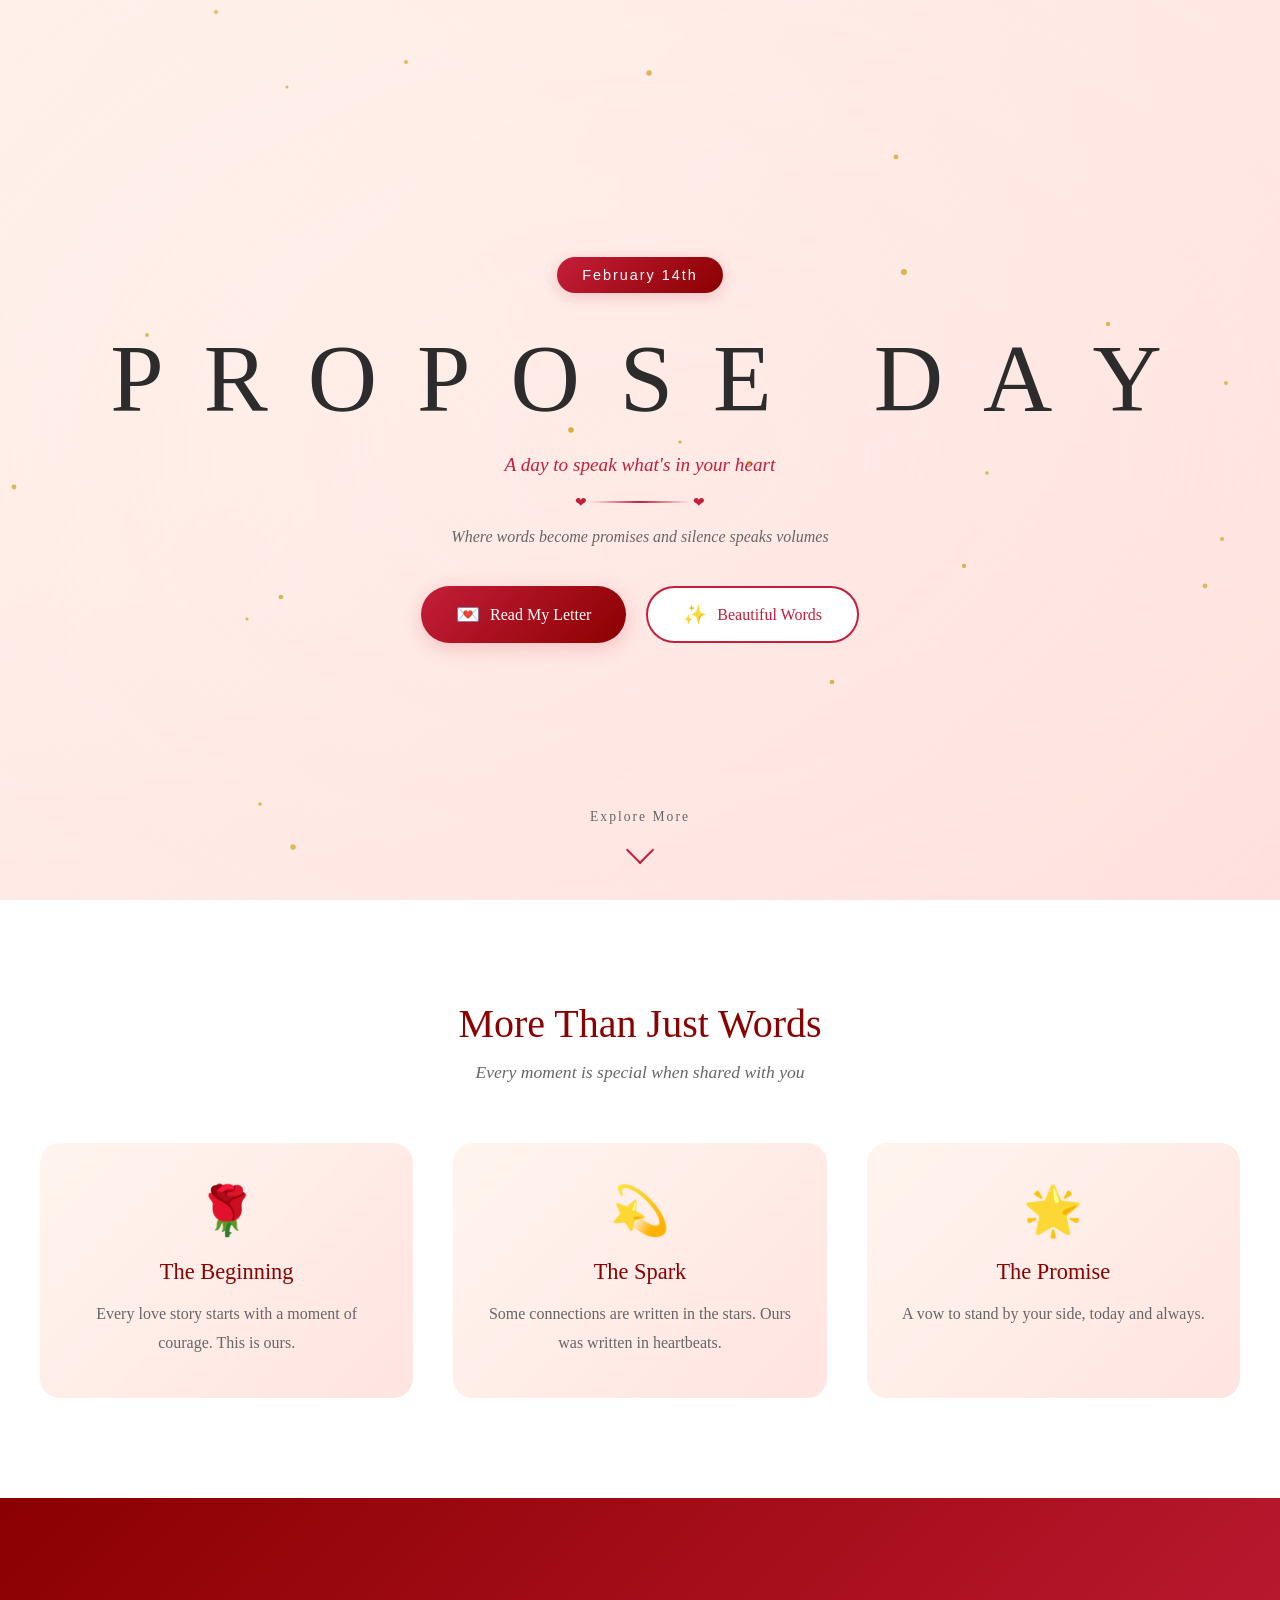
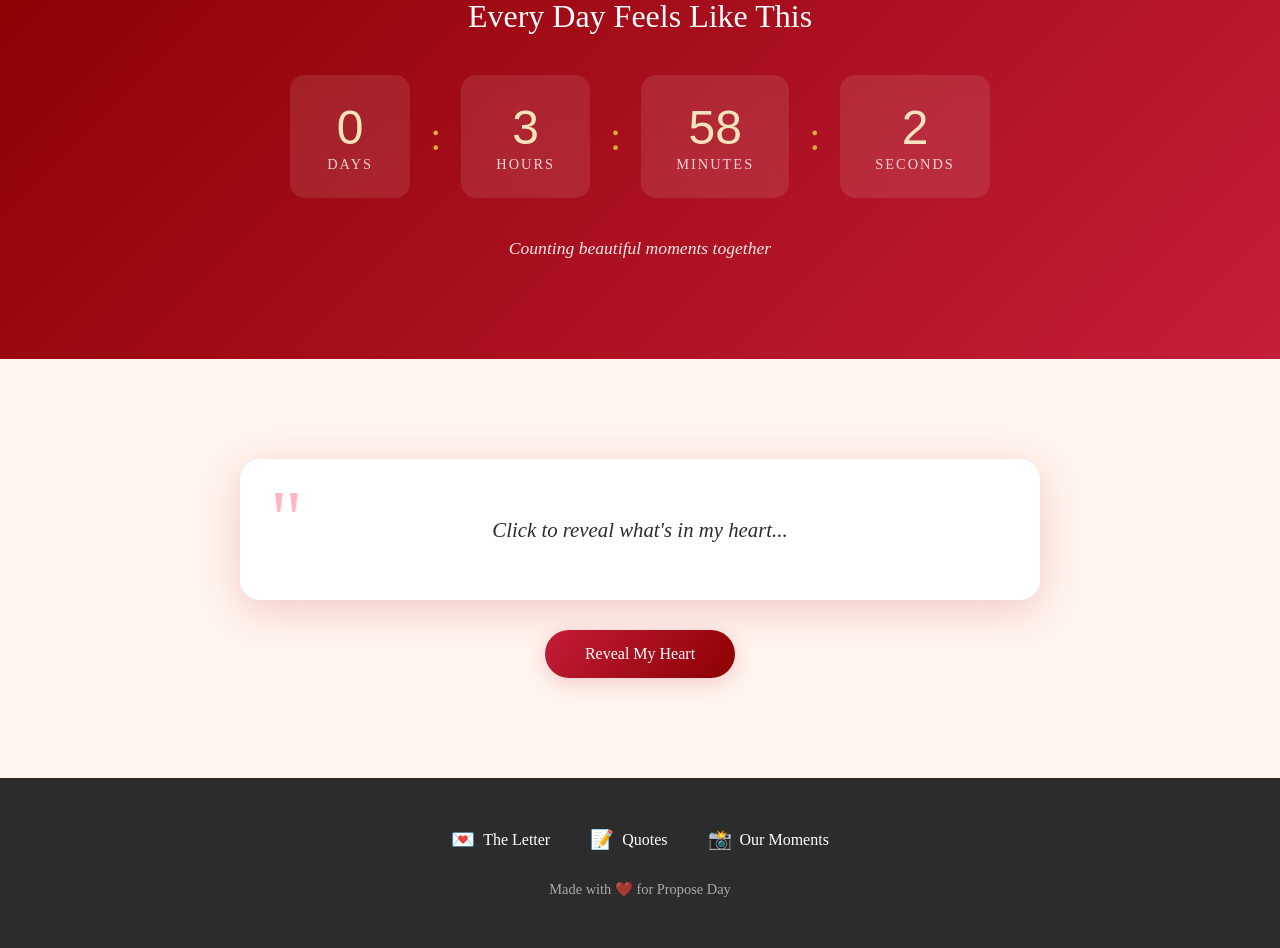
==== index.html @ 02912dfa "Initial commit - Propose Day website with multiple pages" ====
<!DOCTYPE html>
<html lang="en">
<head>
    <meta charset="UTF-8">
    <meta name="viewport" content="width=device-width, initial-scale=1.0">
    <title>Propose Day ❤️</title>
    <link rel="stylesheet" href="styles.css">
</head>
<body>
    <!-- Floating Hearts Background -->
    <div class="hearts-container" id="heartsContainer"></div>

    <!-- Particle Effects -->
    <div class="particles" id="particles"></div>

    <!-- Main Container -->
    <div class="main-container">
        <!-- Hero Section -->
        <section class="hero" id="hero">
            <div class="hero-content">
                <div class="date-badge">February 14th</div>
                <h1 class="title">
                    <span class="title-word">P</span>
                    <span class="title-word">r</span>
                    <span class="title-word">o</span>
                    <span class="title-word">p</span>
                    <span class="title-word">o</span>
                    <span class="title-word">s</span>
                    <span class="title-word">e</span>
                    <span class="title-spacer"></span>
                    <span class="title-word">D</span>
                    <span class="title-word">a</span>
                    <span class="title-word">y</span>
                </h1>
                <p class="tagline">A day to speak what's in your heart</p>
                <div class="heart-line"></div>
                <p class="subtitle">Where words become promises and silence speaks volumes</p>
                
                <div class="cta-buttons">
                    <a href="letter.html" class="btn btn-primary">
                        <span class="btn-icon">💌</span>
                        Read My Letter
                    </a>
                    <a href="quotes.html" class="btn btn-secondary">
                        <span class="btn-icon">✨</span>
                        Beautiful Words
                    </a>
                </div>
            </div>
            
            <div class="scroll-indicator">
                <span>Explore More</span>
                <div class="scroll-arrow"></div>
            </div>
        </section>

        <!-- Features Section -->
        <section class="features" id="features">
            <div class="section-header">
                <h2 class="section-title">More Than Just Words</h2>
                <p class="section-subtitle">Every moment is special when shared with you</p>
            </div>
            
            <div class="features-grid">
                <div class="feature-card" data-aos="fade-up">
                    <div class="feature-icon">🌹</div>
                    <h3>The Beginning</h3>
                    <p>Every love story starts with a moment of courage. This is ours.</p>
                </div>
                
                <div class="feature-card" data-aos="fade-up" data-delay="100">
                    <div class="feature-icon">💫</div>
                    <h3>The Spark</h3>
                    <p>Some connections are written in the stars. Ours was written in heartbeats.</p>
                </div>
                
                <div class="feature-card" data-aos="fade-up" data-delay="200">
                    <div class="feature-icon">🌟</div>
                    <h3>The Promise</h3>
                    <p>A vow to stand by your side, today and always.</p>
                </div>
            </div>
        </section>

        <!-- Countdown Section -->
        <section class="countdown-section">
            <div class="countdown-container">
                <h2 class="countdown-title">Every Day Feels Like This</h2>
                <div class="countdown" id="countdown">
                    <div class="countdown-item">
                        <span class="countdown-number" id="days">0</span>
                        <span class="countdown-label">Days</span>
                    </div>
                    <div class="countdown-separator">:</div>
                    <div class="countdown-item">
                        <span class="countdown-number" id="hours">0</span>
                        <span class="countdown-label">Hours</span>
                    </div>
                    <div class="countdown-separator">:</div>
                    <div class="countdown-item">
                        <span class="countdown-number" id="minutes">0</span>
                        <span class="countdown-label">Minutes</span>
                    </div>
                    <div class="countdown-separator">:</div>
                    <div class="countdown-item">
                        <span class="countdown-number" id="seconds">0</span>
                        <span class="countdown-label">Seconds</span>
                    </div>
                </div>
                <p class="countdown-message">Counting beautiful moments together</p>
            </div>
        </section>

        <!-- Interactive Message Section -->
        <section class="message-section">
            <div class="message-container">
                <div class="message-box" id="messageBox">
                    <p class="message-text">Click to reveal what's in my heart...</p>
                </div>
                <button class="reveal-btn" id="revealBtn">Reveal My Heart</button>
            </div>
        </section>

        <!-- Navigation Footer -->
        <footer class="main-footer">
            <nav class="footer-nav">
                <a href="letter.html" class="footer-link">
                    <span class="link-icon">💌</span>
                    The Letter
                </a>
                <a href="quotes.html" class="footer-link">
                    <span class="link-icon">📝</span>
                    Quotes
                </a>
                <a href="memories.html" class="footer-link">
                    <span class="link-icon">📸</span>
                    Our Moments
                </a>
            </nav>
            <p class="footer-note">Made with ❤️ for Propose Day</p>
        </footer>
    </div>

    <!-- Custom Cursor Sparkle -->
    <div class="cursor-sparkle" id="cursorSparkle"></div>

    <script src="script.js"></script>
</body>
</html>
---- styles.css ----
/* Propose Day Website - Main Styles */

/* CSS Reset & Base */
* {
    margin: 0;
    padding: 0;
    box-sizing: border-box;
}

:root {
    --primary-red: #c41e3a;
    --deep-red: #8b0000;
    --soft-pink: #ffb6c1;
    --light-pink: #ffe4e1;
    --cream: #fff5ee;
    --white: #ffffff;
    --gold: #d4af37;
    --gold-light: #f4e4bc;
    --text-dark: #2c2c2c;
    --text-light: #666666;
    --shadow: rgba(196, 30, 58, 0.2);
}

html {
    scroll-behavior: smooth;
}

body {
    font-family: 'Georgia', 'Times New Roman', serif;
    background: linear-gradient(135deg, #fff5ee 0%, #ffe4e1 50%, #ffb6c1 100%);
    min-height: 100vh;
    color: var(--text-dark);
    overflow-x: hidden;
    cursor: default;
}

/* Floating Hearts Container */
.hearts-container {
    position: fixed;
    top: 0;
    left: 0;
    width: 100%;
    height: 100%;
    pointer-events: none;
    overflow: hidden;
    z-index: 1;
}

.heart {
    position: absolute;
    bottom: -100px;
    animation: floatUp linear infinite;
    opacity: 0;
    font-size: 20px;
}

@keyframes floatUp {
    0% {
        transform: translateY(0) rotate(0deg);
        opacity: 0;
    }
    10% {
        opacity: 0.8;
    }
    90% {
        opacity: 0.6;
    }
    100% {
        transform: translateY(-100vh) rotate(360deg);
        opacity: 0;
    }
}

/* Particles */
.particles {
    position: fixed;
    top: 0;
    left: 0;
    width: 100%;
    height: 100%;
    pointer-events: none;
    z-index: 2;
}

.particle {
    position: absolute;
    width: 6px;
    height: 6px;
    background: var(--gold);
    border-radius: 50%;
    animation: sparkle 3s ease-in-out infinite;
}

@keyframes sparkle {
    0%, 100% {
        opacity: 0;
        transform: scale(0);
    }
    50% {
        opacity: 1;
        transform: scale(1);
    }
}

/* Main Container */
.main-container {
    position: relative;
    z-index: 10;
}

/* Hero Section */
.hero {
    min-height: 100vh;
    display: flex;
    flex-direction: column;
    justify-content: center;
    align-items: center;
    text-align: center;
    padding: 40px 20px;
    position: relative;
}

.hero::before {
    content: '';
    position: absolute;
    top: 0;
    left: 0;
    right: 0;
    bottom: 0;
    background: radial-gradient(ellipse at center, transparent 0%, rgba(255, 228, 225, 0.3) 100%);
    pointer-events: none;
}

.hero-content {
    position: relative;
    z-index: 5;
}

.date-badge {
    display: inline-block;
    padding: 10px 25px;
    background: linear-gradient(135deg, var(--primary-red), var(--deep-red));
    color: var(--white);
    border-radius: 50px;
    font-size: 0.9rem;
    font-family: 'Arial', sans-serif;
    letter-spacing: 2px;
    margin-bottom: 30px;
    box-shadow: 0 4px 15px var(--shadow);
    animation: pulse 2s ease-in-out infinite;
}

@keyframes pulse {
    0%, 100% {
        transform: scale(1);
        box-shadow: 0 4px 15px var(--shadow);
    }
    50% {
        transform: scale(1.05);
        box-shadow: 0 8px 25px var(--shadow);
    }
}

.title {
    font-size: clamp(2.5rem, 8vw, 6rem);
    font-weight: 300;
    letter-spacing: 8px;
    margin-bottom: 20px;
    text-transform: uppercase;
}

.title-word {
    display: inline-block;
    animation: fadeInUp 0.5s ease forwards;
    opacity: 0;
    transform: translateY(20px);
}

.title-word:nth-child(1) { animation-delay: 0.1s; }
.title-word:nth-child(2) { animation-delay: 0.15s; }
.title-word:nth-child(3) { animation-delay: 0.2s; }
.title-word:nth-child(4) { animation-delay: 0.25s; }
.title-word:nth-child(5) { animation-delay: 0.3s; }
.title-word:nth-child(6) { animation-delay: 0.35s; }
.title-word:nth-child(7) { animation-delay: 0.4s; }
.title-word:nth-child(9) { animation-delay: 0.5s; }
.title-word:nth-child(10) { animation-delay: 0.55s; }
.title-word:nth-child(11) { animation-delay: 0.6s; }

@keyframes fadeInUp {
    to {
        opacity: 1;
        transform: translateY(0);
    }
}

.title-spacer {
    display: inline-block;
    width: 30px;
}

.tagline {
    font-size: 1.2rem;
    font-style: italic;
    color: var(--primary-red);
    margin-bottom: 20px;
    opacity: 0;
    animation: fadeIn 1s ease 0.8s forwards;
}

.heart-line {
    width: 100px;
    height: 2px;
    background: linear-gradient(90deg, transparent, var(--primary-red), transparent);
    margin: 25px auto;
    position: relative;
}

.heart-line::before,
.heart-line::after {
    content: '❤';
    position: absolute;
    top: 50%;
    transform: translateY(-50%);
    color: var(--primary-red);
    font-size: 14px;
}

.heart-line::before {
    left: -15px;
}

.heart-line::after {
    right: -15px;
}

.subtitle {
    font-size: 1rem;
    color: var(--text-light);
    font-style: italic;
    margin-bottom: 40px;
    opacity: 0;
    animation: fadeIn 1s ease 1s forwards;
}

@keyframes fadeIn {
    to {
        opacity: 1;
    }
}

/* CTA Buttons */
.cta-buttons {
    display: flex;
    gap: 20px;
    justify-content: center;
    flex-wrap: wrap;
    margin-top: 30px;
    opacity: 0;
    animation: fadeIn 1s ease 1.2s forwards;
}

.btn {
    display: inline-flex;
    align-items: center;
    gap: 10px;
    padding: 15px 35px;
    font-size: 1rem;
    font-family: 'Georgia', serif;
    text-decoration: none;
    border-radius: 50px;
    transition: all 0.3s ease;
    cursor: pointer;
    border: none;
}

.btn-primary {
    background: linear-gradient(135deg, var(--primary-red), var(--deep-red));
    color: var(--white);
    box-shadow: 0 5px 20px var(--shadow);
}

.btn-primary:hover {
    transform: translateY(-3px);
    box-shadow: 0 10px 30px var(--shadow);
}

.btn-secondary {
    background: var(--white);
    color: var(--primary-red);
    border: 2px solid var(--primary-red);
}

.btn-secondary:hover {
    background: var(--soft-pink);
    transform: translateY(-3px);
}

.btn-icon {
    font-size: 1.2rem;
}

/* Scroll Indicator */
.scroll-indicator {
    position: absolute;
    bottom: 40px;
    left: 50%;
    transform: translateX(-50%);
    text-align: center;
    opacity: 0;
    animation: fadeIn 1s ease 1.5s forwards;
}

.scroll-indicator span {
    font-size: 0.85rem;
    color: var(--text-light);
    letter-spacing: 2px;
}

.scroll-arrow {
    width: 20px;
    height: 20px;
    border-right: 2px solid var(--primary-red);
    border-bottom: 2px solid var(--primary-red);
    transform: rotate(45deg);
    margin: 15px auto 0;
    animation: bounce 2s ease-in-out infinite;
}

@keyframes bounce {
    0%, 20%, 50%, 80%, 100% {
        transform: rotate(45deg) translateY(0);
    }
    40% {
        transform: rotate(45deg) translateY(10px);
    }
    60% {
        transform: rotate(45deg) translateY(5px);
    }
}

/* Features Section */
.features {
    padding: 100px 20px;
    background: var(--white);
}

.section-header {
    text-align: center;
    margin-bottom: 60px;
}

.section-title {
    font-size: 2.5rem;
    font-weight: 400;
    color: var(--deep-red);
    margin-bottom: 15px;
}

.section-subtitle {
    font-size: 1.1rem;
    color: var(--text-light);
    font-style: italic;
}

.features-grid {
    display: grid;
    grid-template-columns: repeat(auto-fit, minmax(280px, 1fr));
    gap: 40px;
    max-width: 1200px;
    margin: 0 auto;
}

.feature-card {
    text-align: center;
    padding: 40px 30px;
    background: linear-gradient(135deg, var(--cream), var(--light-pink));
    border-radius: 20px;
    transition: all 0.3s ease;
    cursor: pointer;
}

.feature-card:hover {
    transform: translateY(-10px);
    box-shadow: 0 20px 40px var(--shadow);
}

.feature-icon {
    font-size: 3rem;
    margin-bottom: 20px;
}

.feature-card h3 {
    font-size: 1.4rem;
    color: var(--deep-red);
    margin-bottom: 15px;
    font-weight: 500;
}

.feature-card p {
    font-size: 1rem;
    color: var(--text-light);
    line-height: 1.8;
}

/* Countdown Section */
.countdown-section {
    padding: 100px 20px;
    background: linear-gradient(135deg, var(--deep-red), var(--primary-red));
    text-align: center;
}

.countdown-title {
    font-size: 2rem;
    color: var(--white);
    margin-bottom: 40px;
    font-weight: 400;
}

.countdown {
    display: flex;
    justify-content: center;
    align-items: center;
    gap: 20px;
    flex-wrap: wrap;
}

.countdown-item {
    background: rgba(255, 255, 255, 0.1);
    padding: 25px 35px;
    border-radius: 15px;
    backdrop-filter: blur(10px);
    min-width: 120px;
}

.countdown-number {
    display: block;
    font-size: 3rem;
    font-weight: 300;
    color: var(--gold-light);
    font-family: 'Arial', sans-serif;
}

.countdown-label {
    font-size: 0.9rem;
    color: rgba(255, 255, 255, 0.8);
    letter-spacing: 2px;
    text-transform: uppercase;
}

.countdown-separator {
    font-size: 2.5rem;
    color: var(--gold);
    font-weight: 300;
}

.countdown-message {
    margin-top: 40px;
    font-size: 1.1rem;
    color: rgba(255, 255, 255, 0.9);
    font-style: italic;
}

/* Message Section */
.message-section {
    padding: 100px 20px;
    background: var(--cream);
}

.message-container {
    max-width: 800px;
    margin: 0 auto;
    text-align: center;
}

.message-box {
    background: var(--white);
    padding: 50px 40px;
    border-radius: 20px;
    box-shadow: 0 10px 40px var(--shadow);
    margin-bottom: 30px;
    position: relative;
    overflow: hidden;
}

.message-box::before {
    content: '"';
    position: absolute;
    top: 20px;
    left: 30px;
    font-size: 5rem;
    color: var(--soft-pink);
    font-family: Georgia, serif;
    line-height: 1;
}

.message-text {
    font-size: 1.3rem;
    line-height: 2;
    color: var(--text-dark);
    font-style: italic;
    position: relative;
    z-index: 1;
}

.reveal-btn {
    background: linear-gradient(135deg, var(--primary-red), var(--deep-red));
    color: var(--white);
    padding: 15px 40px;
    font-size: 1rem;
    font-family: 'Georgia', serif;
    border: none;
    border-radius: 50px;
    cursor: pointer;
    transition: all 0.3s ease;
    box-shadow: 0 5px 20px var(--shadow);
}

.reveal-btn:hover {
    transform: translateY(-3px);
    box-shadow: 0 10px 30px var(--shadow);
}

/* Footer */
.main-footer {
    background: var(--text-dark);
    padding: 50px 20px;
    text-align: center;
}

.footer-nav {
    display: flex;
    justify-content: center;
    gap: 40px;
    flex-wrap: wrap;
    margin-bottom: 30px;
}

.footer-link {
    display: flex;
    align-items: center;
    gap: 8px;
    color: var(--white);
    text-decoration: none;
    font-size: 1rem;
    transition: all 0.3s ease;
}

.footer-link:hover {
    color: var(--soft-pink);
    transform: scale(1.05);
}

.link-icon {
    font-size: 1.2rem;
}

.footer-note {
    color: rgba(255, 255, 255, 0.6);
    font-size: 0.9rem;
}

/* Cursor Sparkle */
.cursor-sparkle {
    position: fixed;
    width: 20px;
    height: 20px;
    pointer-events: none;
    z-index: 10000;
    transform: translate(-50%, -50%);
}

.cursor-sparkle::before {
    content: '❤';
    font-size: 12px;
    color: var(--primary-red);
    opacity: 0;
    transition: opacity 0.2s ease;
}

/* Responsive Design */
@media (max-width: 768px) {
    .title {
        letter-spacing: 4px;
    }
    
    .title-spacer {
        width: 15px;
    }
    
    .cta-buttons {
        flex-direction: column;
        align-items: center;
    }
    
    .btn {
        width: 100%;
        max-width: 280px;
        justify-content: center;
    }
    
    .countdown-item {
        padding: 20px 25px;
        min-width: 100px;
    }
    
    .countdown-number {
        font-size: 2.5rem;
    }
    
    .features-grid {
        gap: 20px;
    }
    
    .footer-nav {
        gap: 20px;
    }
}

@media (max-width: 480px) {
    .title {
        font-size: 2rem;
        letter-spacing: 2px;
    }
    
    .tagline {
        font-size: 1rem;
    }
    
    .feature-card {
        padding: 30px 20px;
    }
    
    .message-box {
        padding: 40px 25px;
    }
    
    .message-text {
        font-size: 1.1rem;
    }
}

/* Animation Classes */
.fade-in {
    opacity: 0;
    transform: translateY(20px);
    transition: all 0.6s ease;
}

.fade-in.visible {
    opacity: 1;
    transform: translateY(0);
}

/* Glitch Effect for Special Moments */
@keyframes heartBeat {
    0%, 100% {
        transform: scale(1);
    }
    14% {
        transform: scale(1.3);
    }
    28% {
        transform: scale(1);
    }
    42% {
        transform: scale(1.3);
    }
    70% {
        transform: scale(1);
    }
}

.heartbeat {
    animation: heartBeat 1.5s ease-in-out infinite;
}

/* Loading Animation */
.loading {
    position: fixed;
    top: 0;
    left: 0;
    width: 100%;
    height: 100%;
    background: var(--cream);
    display: flex;
    justify-content: center;
    align-items: center;
    z-index: 9999;
    transition: opacity 0.5s ease, visibility 0.5s ease;
}

.loading.hidden {
    opacity: 0;
    visibility: hidden;
}

.loading-heart {
    font-size: 3rem;
    animation: heartBeat 1.5s ease-in-out infinite;
}
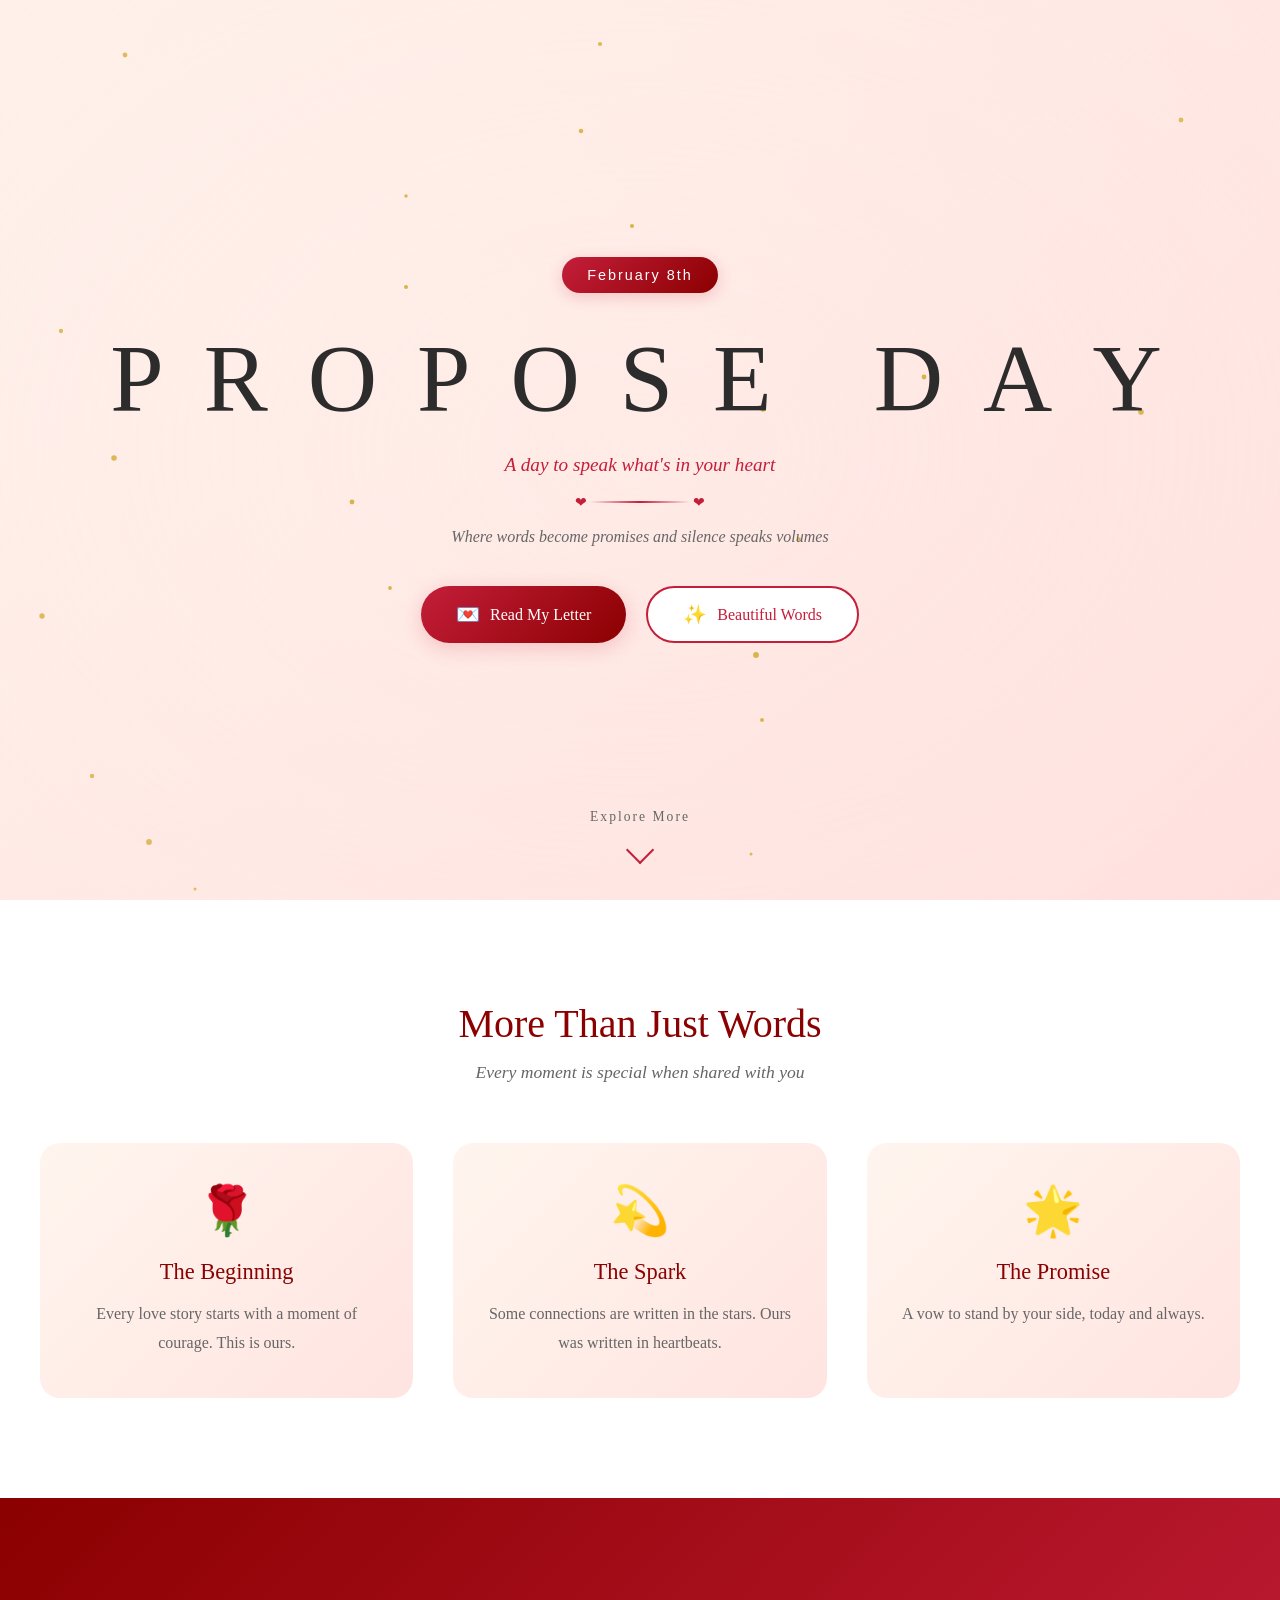
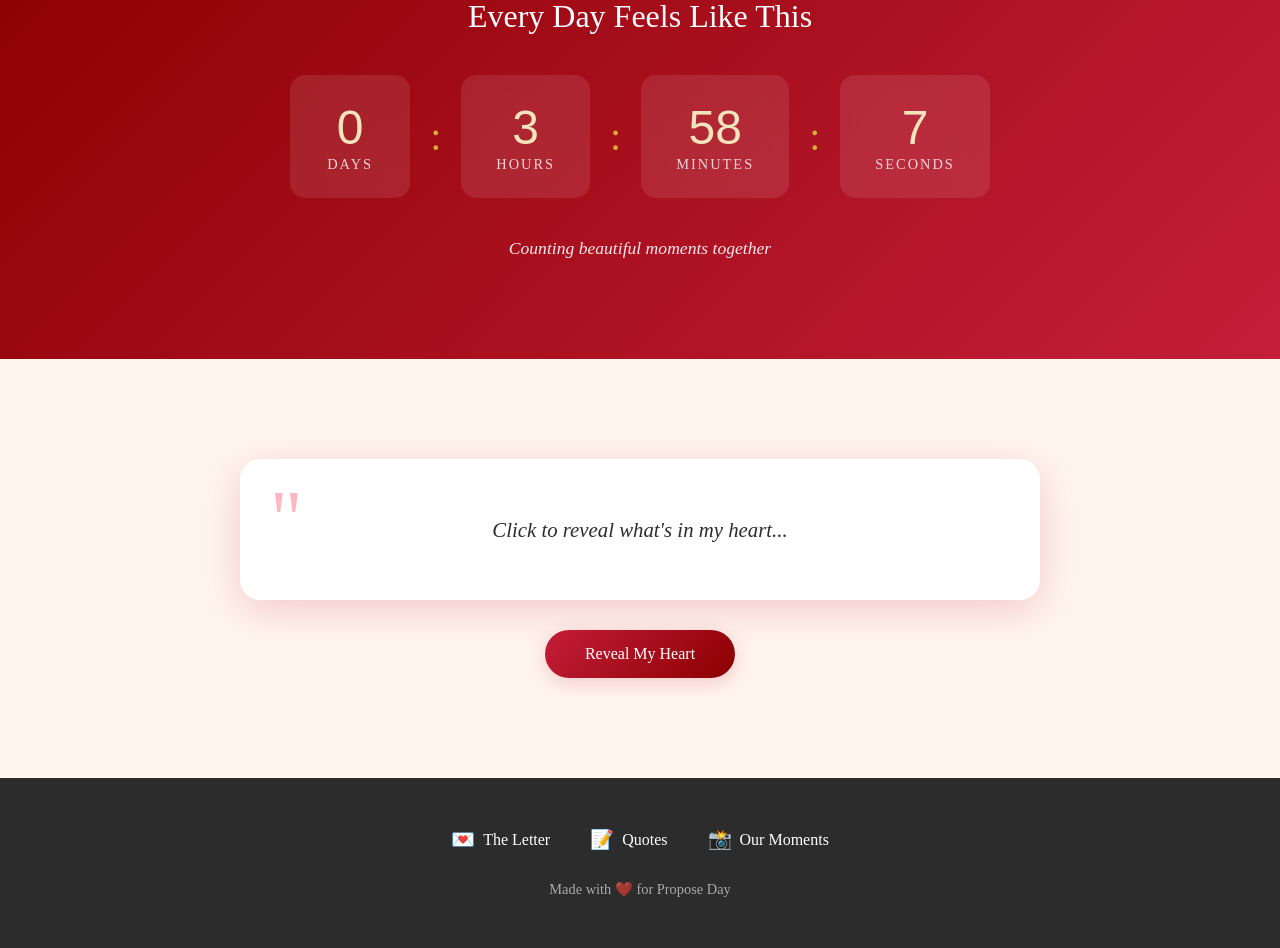
==== commit df1f97a1: "Fix: Changed date from Feb 14 to Feb 8 (Propose Day)" ====
--- a/index.html
+++ b/index.html
@@ -18,7 +18,7 @@
         <!-- Hero Section -->
         <section class="hero" id="hero">
             <div class="hero-content">
-                <div class="date-badge">February 14th</div>
+                <div class="date-badge">February 8th</div>
                 <h1 class="title">
                     <span class="title-word">P</span>
                     <span class="title-word">r</span>
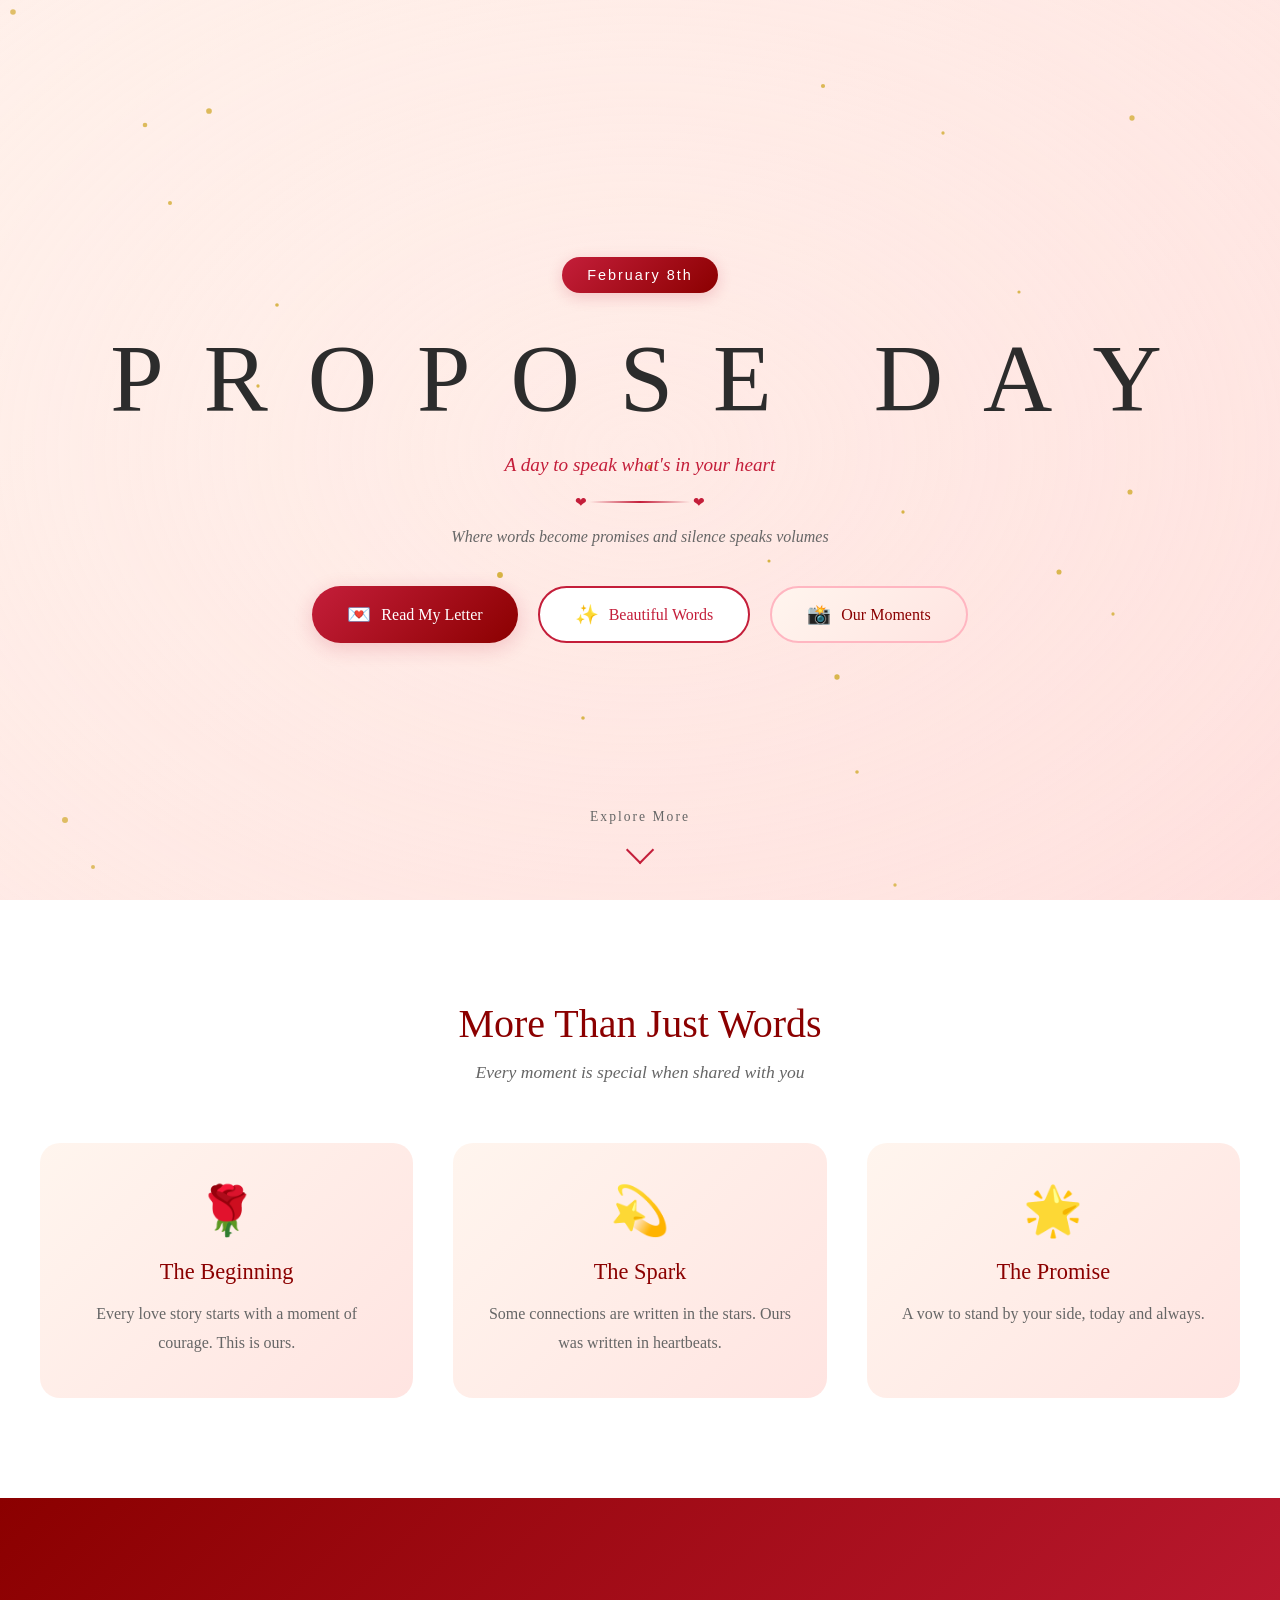
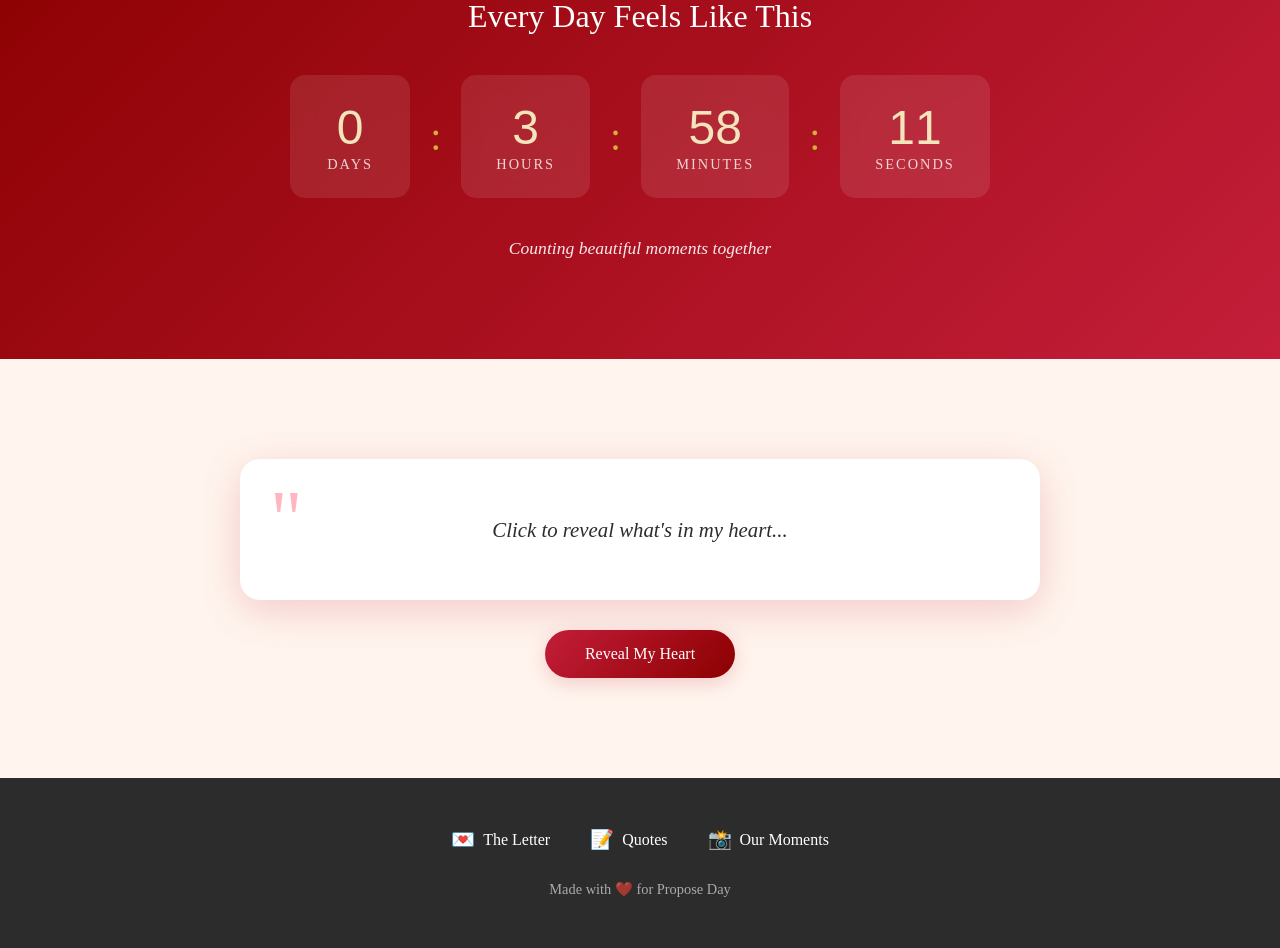
==== commit 28357abc: "feat: Add Our Moments button to main page - Added third CTA button linking to memories.html - Create" ====
--- a/index.html
+++ b/index.html
@@ -44,6 +44,10 @@
                     <a href="quotes.html" class="btn btn-secondary">
                         <span class="btn-icon">✨</span>
                         Beautiful Words
+                    </a>
+                    <a href="memories.html" class="btn btn-tertiary">
+                        <span class="btn-icon">📸</span>
+                        Our Moments
                     </a>
                 </div>
             </div>
--- a/styles.css
+++ b/styles.css
@@ -294,6 +294,18 @@
 .btn-secondary:hover {
     background: var(--soft-pink);
     transform: translateY(-3px);
+}
+
+.btn-tertiary {
+    background: linear-gradient(135deg, #fff5ee, #ffe4e1);
+    color: var(--deep-red);
+    border: 2px solid var(--soft-pink);
+}
+
+.btn-tertiary:hover {
+    background: var(--light-pink);
+    transform: translateY(-3px);
+    box-shadow: 0 5px 20px rgba(255, 182, 193, 0.4);
 }
 
 .btn-icon {
